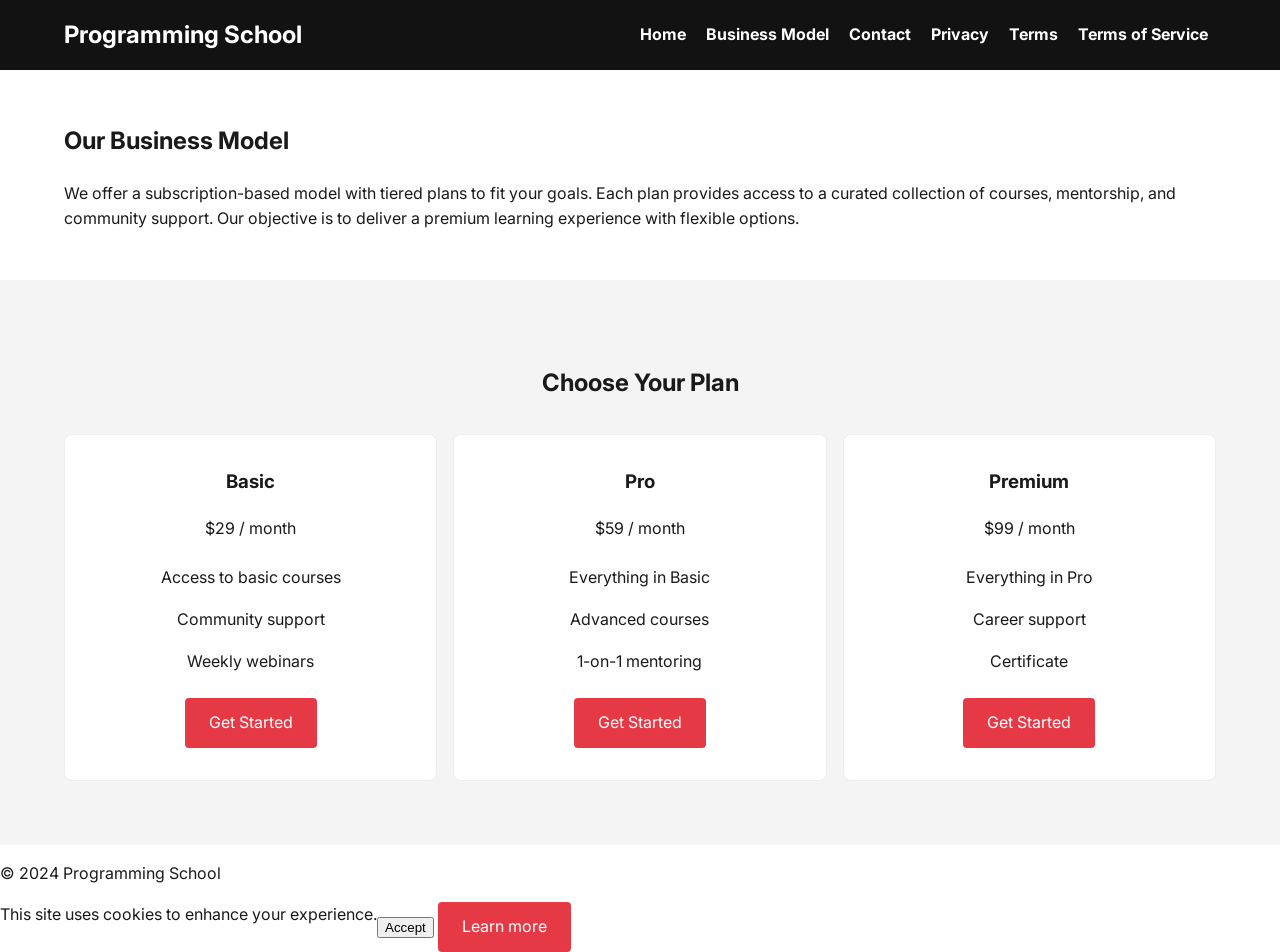
==== bmodel.html @ e22a43f0 "Remove images and update references" ====
<!DOCTYPE html>
<html lang="en">
<head>
  <meta charset="UTF-8">
  <meta name="viewport" content="width=device-width, initial-scale=1.0">
  <meta name="description" content="Learn about our programming school business model.">
  <meta property="og:title" content="Programming School - Business Model">
  <meta property="og:description" content="Discover our subscription plans for programmers.">
  <meta name="twitter:card" content="summary_large_image">
  <title>Business Model - Programming School</title>
  <link href="https://fonts.googleapis.com/css2?family=Inter:wght@300;400;700&display=swap" rel="stylesheet">
  <link rel="stylesheet" href="assets/css/main.css">
</head>
<body>
  <header>
    <div class="container">
      <span class="logo">Programming School</span>
      <nav>
        <a href="index.html">Home</a>
        <a href="bmodel.html">Business Model</a>
        <a href="contact.html">Contact</a>
        <a href="privacy.html">Privacy</a>
        <a href="terms.html">Terms</a>
        <a href="termsofservice.html">Terms of Service</a>
      </nav>
    </div>
  </header>

  <section class="container" style="padding:2rem 0;">
    <h2>Our Business Model</h2>
    <p>We offer a subscription-based model with tiered plans to fit your goals. Each plan provides access to a curated collection of courses, mentorship, and community support. Our objective is to deliver a premium learning experience with flexible options.</p>
  </section>

  <section class="pricing">
    <div class="container">
      <h2>Choose Your Plan</h2>
      <div class="cards">
        <div class="card">
          <h3>Basic</h3>
          <p>$29 / month</p>
          <ul>
            <li>Access to basic courses</li>
            <li>Community support</li>
            <li>Weekly webinars</li>
          </ul>
          <a href="contact.html" class="btn">Get Started</a>
        </div>
        <div class="card">
          <h3>Pro</h3>
          <p>$59 / month</p>
          <ul>
            <li>Everything in Basic</li>
            <li>Advanced courses</li>
            <li>1-on-1 mentoring</li>
          </ul>
          <a href="contact.html" class="btn">Get Started</a>
        </div>
        <div class="card">
          <h3>Premium</h3>
          <p>$99 / month</p>
          <ul>
            <li>Everything in Pro</li>
            <li>Career support</li>
            <li>Certificate</li>
          </ul>
          <a href="contact.html" class="btn">Get Started</a>
        </div>
      </div>
    </div>
  </section>

  <footer>
    <p>&copy; 2024 Programming School</p>
  </footer>

  <div id="cookie-banner" class="cookie-banner">
    <span>This site uses cookies to enhance your experience.</span>
    <div>
      <button id="accept-cookies">Accept</button>
      <a href="privacy.html" class="btn">Learn more</a>
    </div>
  </div>

  <script src="assets/js/main.js"></script>
</body>
</html>
---- assets/css/main.css ----
@import url('root.css');

* {
  box-sizing: border-box;
}

body {
  margin: 0;
  font-family: var(--font-family);
  background-color: var(--light-color);
  color: var(--primary-color);
  line-height: 1.6;
}

header {
  background: var(--dark-color);
  color: var(--light-color);
  padding: 1rem 0;
  position: sticky;
  top: 0;
  z-index: 1000;
}

header .container {
  display: flex;
  justify-content: space-between;
  align-items: center;
}
.logo {
  font-size: 1.5rem;
  font-weight: bold;
}

nav a {
  color: var(--light-color);
  margin: 0 0.5rem;
  text-decoration: none;
  font-weight: bold;
}

nav a:hover {
  color: var(--accent-color);
}

.container {
  width: 90%;
  max-width: 1200px;
  margin: 0 auto;
}


.hero {
  position: relative;
  min-height: 80vh;
  display: flex;
  justify-content: center;
  align-items: center;
  text-align: center;
  padding: 2rem 0;
  color: var(--light-color);
  overflow: hidden;
}


.hero-content {
  position: relative;
}

.hero h1 {
  font-size: 2.5rem;
  margin-bottom: 1rem;
}

.btn {
  display: inline-block;
  background: var(--accent-color);
  color: var(--light-color);
  padding: 0.75rem 1.5rem;
  border-radius: 4px;
  text-decoration: none;
}

.btn:hover {
  opacity: 0.9;
}

.pricing {
  padding: 4rem 0;
  background: #f4f4f4;
}

.pricing h2 {
  text-align: center;
  margin-bottom: 2rem;
}

.cards {
  display: grid;
  grid-template-columns: repeat(auto-fit, minmax(250px, 1fr));
  gap: 1rem;
}

.card {
  background: var(--light-color);
  border: 1px solid #eee;
  padding: 2rem;
  text-align: center;
  border-radius: 8px;
}

.card h3 {
  margin-top: 0;
}

.card ul {
  list-style: none;
  padding: 0;
}

.card li {
  padding: 0.5rem 0;

.form-section {
  padding: 2rem 0;
}

.form-group {
  margin-bottom: 1rem;
}

.form-field {
  width: 100%;
  padding: 0.5rem;
}


footer {
  background: var(--dark-color);
  color: var(--light-color);
  text-align: center;
  padding: 2rem 0;
  margin-top: 2rem;
}

.cookie-banner {
  position: fixed;
  bottom: 0;
  left: 0;
  right: 0;
  background: var(--dark-color);
  color: var(--light-color);
  padding: 1rem;
  display: none;
  justify-content: space-between;
  align-items: center;
  z-index: 10000;
}

.cookie-banner button {
  background: var(--accent-color);
  border: none;
  color: var(--light-color);
  padding: 0.5rem 1rem;
  cursor: pointer;
  border-radius: 4px;
}

@media (min-width: 768px) {
  .hero h1 {
    font-size: 3rem;
  }
}
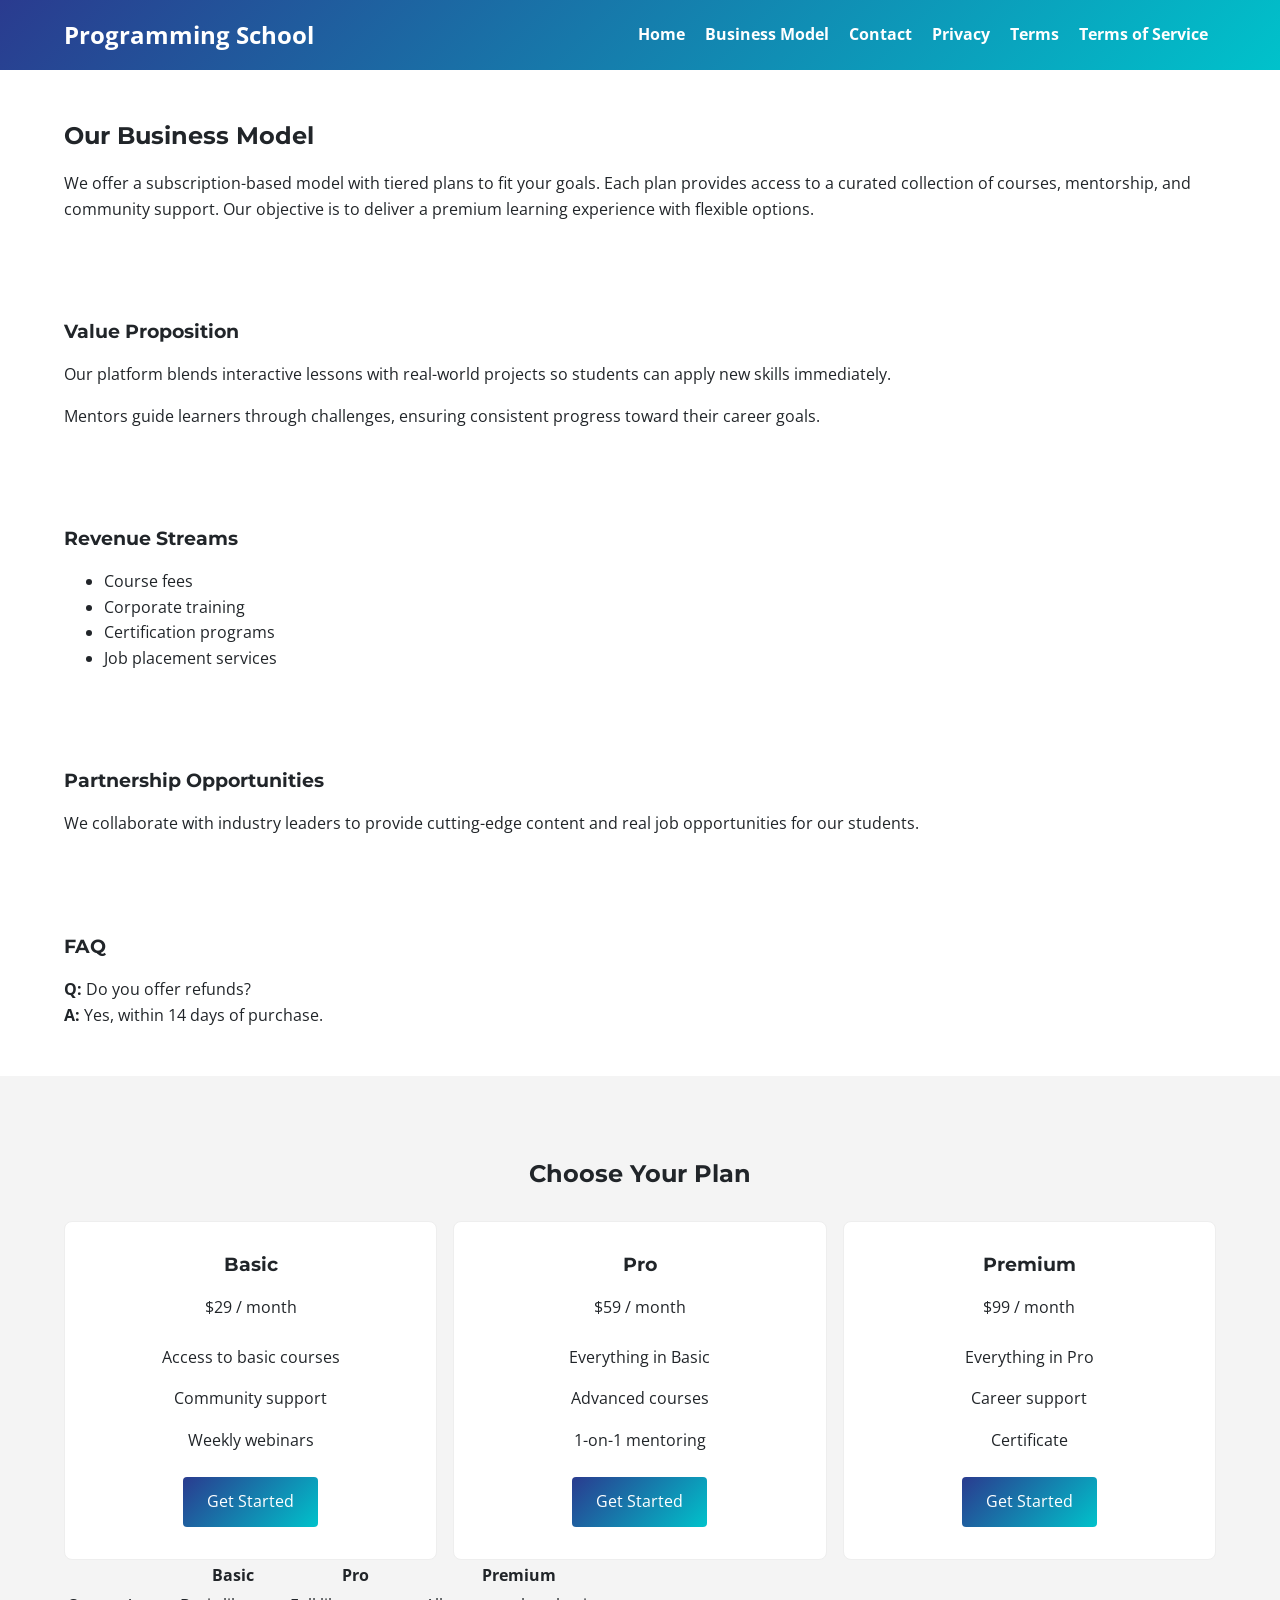
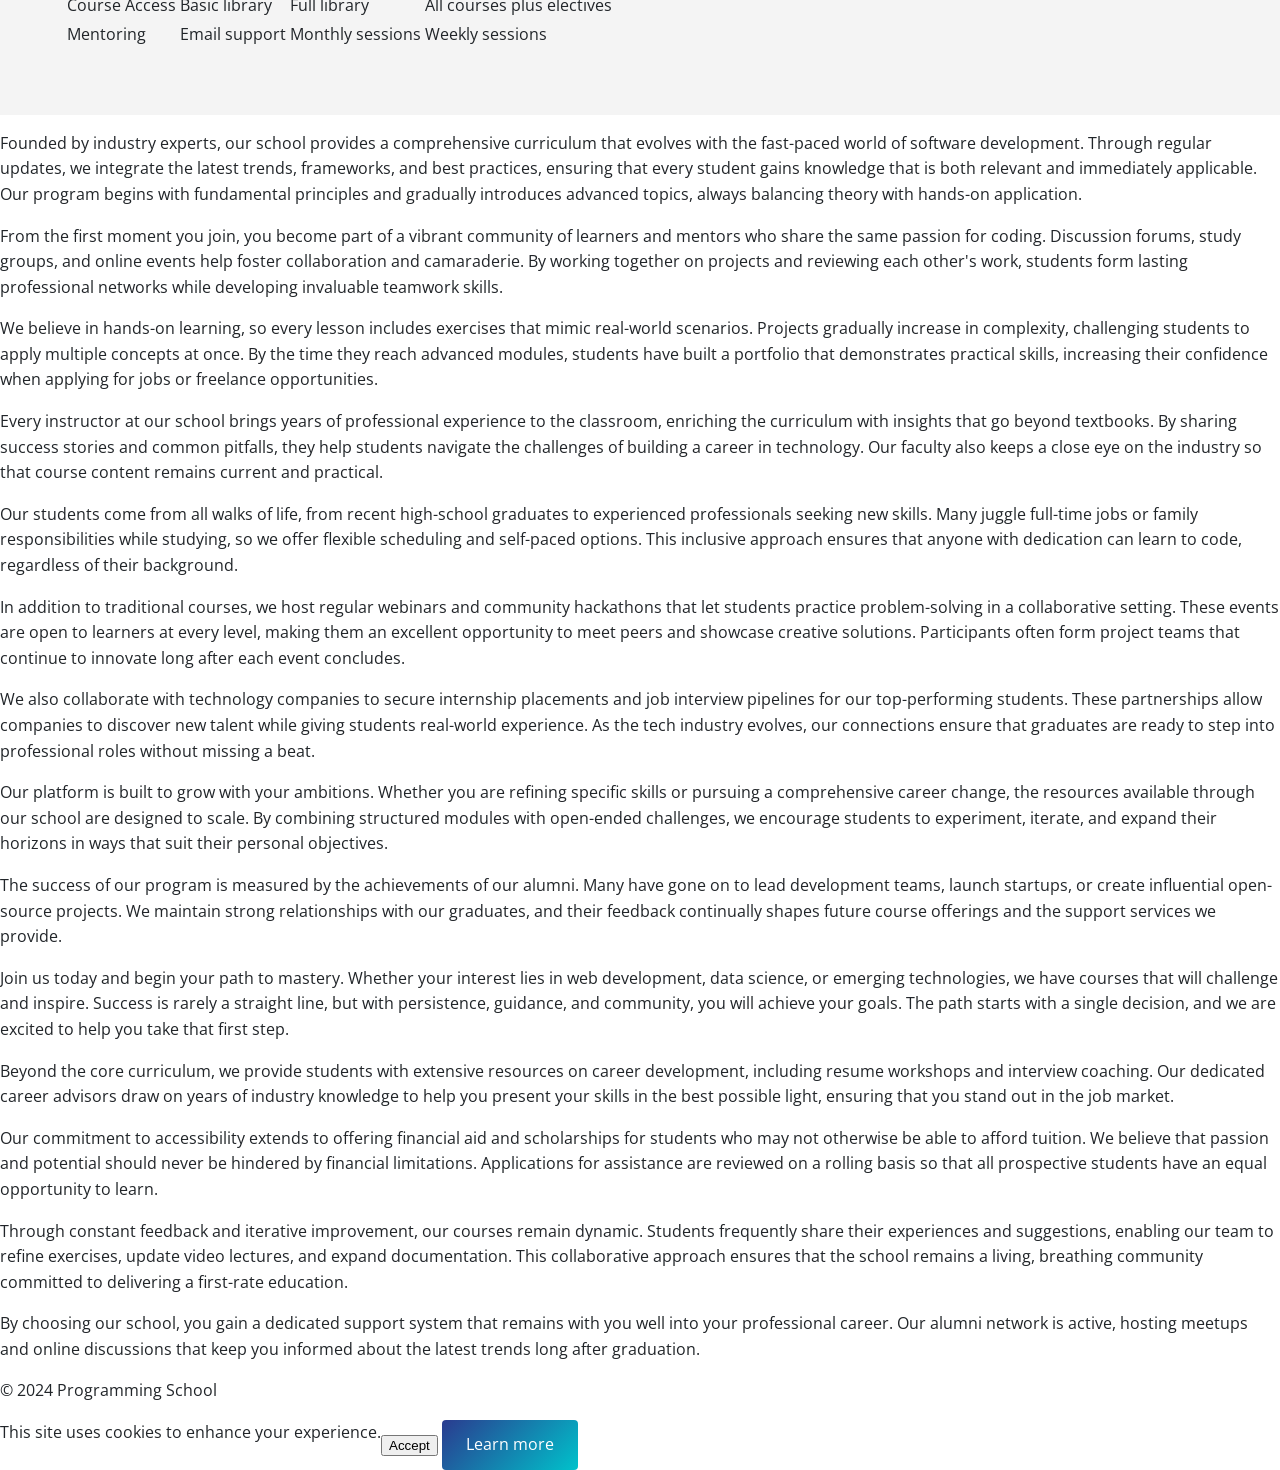
==== commit f48e8cc2: "Add extensive text content to all pages" ====
--- a/bmodel.html
+++ b/bmodel.html
@@ -8,7 +8,7 @@
   <meta property="og:description" content="Discover our subscription plans for programmers.">
   <meta name="twitter:card" content="summary_large_image">
   <title>Business Model - Programming School</title>
-  <link href="https://fonts.googleapis.com/css2?family=Inter:wght@300;400;700&display=swap" rel="stylesheet">
+  <link href="https://fonts.googleapis.com/css2?family=Montserrat:wght@700&family=Open+Sans:wght@400&family=Roboto+Mono&display=swap" rel="stylesheet">
   <link rel="stylesheet" href="assets/css/main.css">
 </head>
 <body>
@@ -29,6 +29,32 @@
   <section class="container" style="padding:2rem 0;">
     <h2>Our Business Model</h2>
     <p>We offer a subscription-based model with tiered plans to fit your goals. Each plan provides access to a curated collection of courses, mentorship, and community support. Our objective is to deliver a premium learning experience with flexible options.</p>
+  </section>
+
+  <section class="container" style="padding:2rem 0;">
+    <h3>Value Proposition</h3>
+    <p>Our platform blends interactive lessons with real-world projects so students can apply new skills immediately.</p>
+    <p>Mentors guide learners through challenges, ensuring consistent progress toward their career goals.</p>
+  </section>
+
+  <section class="container" style="padding:2rem 0;">
+    <h3>Revenue Streams</h3>
+    <ul>
+      <li>Course fees</li>
+      <li>Corporate training</li>
+      <li>Certification programs</li>
+      <li>Job placement services</li>
+    </ul>
+  </section>
+
+  <section class="container" style="padding:2rem 0;">
+    <h3>Partnership Opportunities</h3>
+    <p>We collaborate with industry leaders to provide cutting-edge content and real job opportunities for our students.</p>
+  </section>
+
+  <section class="container" style="padding:2rem 0;">
+    <h3>FAQ</h3>
+    <p><strong>Q:</strong> Do you offer refunds?<br><strong>A:</strong> Yes, within 14 days of purchase.</p>
   </section>
 
   <section class="pricing">
@@ -66,10 +92,30 @@
           <a href="contact.html" class="btn">Get Started</a>
         </div>
       </div>
-    </div>
+      <table class="comparison">
+      <tr><th></th><th>Basic</th><th>Pro</th><th>Premium</th></tr>
+      <tr><td>Course Access</td><td>Basic library</td><td>Full library</td><td>All courses plus electives</td></tr>
+      <tr><td>Mentoring</td><td>Email support</td><td>Monthly sessions</td><td>Weekly sessions</td></tr>
+    </table>
+
+</div>
   </section>
 
   <footer>
+<p>Founded by industry experts, our school provides a comprehensive curriculum that evolves with the fast-paced world of software development. Through regular updates, we integrate the latest trends, frameworks, and best practices, ensuring that every student gains knowledge that is both relevant and immediately applicable. Our program begins with fundamental principles and gradually introduces advanced topics, always balancing theory with hands-on application.</p>
+<p>From the first moment you join, you become part of a vibrant community of learners and mentors who share the same passion for coding. Discussion forums, study groups, and online events help foster collaboration and camaraderie. By working together on projects and reviewing each other's work, students form lasting professional networks while developing invaluable teamwork skills.</p>
+<p>We believe in hands-on learning, so every lesson includes exercises that mimic real-world scenarios. Projects gradually increase in complexity, challenging students to apply multiple concepts at once. By the time they reach advanced modules, students have built a portfolio that demonstrates practical skills, increasing their confidence when applying for jobs or freelance opportunities.</p>
+<p>Every instructor at our school brings years of professional experience to the classroom, enriching the curriculum with insights that go beyond textbooks. By sharing success stories and common pitfalls, they help students navigate the challenges of building a career in technology. Our faculty also keeps a close eye on the industry so that course content remains current and practical.</p>
+<p>Our students come from all walks of life, from recent high-school graduates to experienced professionals seeking new skills. Many juggle full-time jobs or family responsibilities while studying, so we offer flexible scheduling and self-paced options. This inclusive approach ensures that anyone with dedication can learn to code, regardless of their background.</p>
+<p>In addition to traditional courses, we host regular webinars and community hackathons that let students practice problem-solving in a collaborative setting. These events are open to learners at every level, making them an excellent opportunity to meet peers and showcase creative solutions. Participants often form project teams that continue to innovate long after each event concludes.</p>
+<p>We also collaborate with technology companies to secure internship placements and job interview pipelines for our top-performing students. These partnerships allow companies to discover new talent while giving students real-world experience. As the tech industry evolves, our connections ensure that graduates are ready to step into professional roles without missing a beat.</p>
+<p>Our platform is built to grow with your ambitions. Whether you are refining specific skills or pursuing a comprehensive career change, the resources available through our school are designed to scale. By combining structured modules with open-ended challenges, we encourage students to experiment, iterate, and expand their horizons in ways that suit their personal objectives.</p>
+<p>The success of our program is measured by the achievements of our alumni. Many have gone on to lead development teams, launch startups, or create influential open-source projects. We maintain strong relationships with our graduates, and their feedback continually shapes future course offerings and the support services we provide.</p>
+<p>Join us today and begin your path to mastery. Whether your interest lies in web development, data science, or emerging technologies, we have courses that will challenge and inspire. Success is rarely a straight line, but with persistence, guidance, and community, you will achieve your goals. The path starts with a single decision, and we are excited to help you take that first step.</p>
+<p>Beyond the core curriculum, we provide students with extensive resources on career development, including resume workshops and interview coaching. Our dedicated career advisors draw on years of industry knowledge to help you present your skills in the best possible light, ensuring that you stand out in the job market.</p>
+<p>Our commitment to accessibility extends to offering financial aid and scholarships for students who may not otherwise be able to afford tuition. We believe that passion and potential should never be hindered by financial limitations. Applications for assistance are reviewed on a rolling basis so that all prospective students have an equal opportunity to learn.</p>
+<p>Through constant feedback and iterative improvement, our courses remain dynamic. Students frequently share their experiences and suggestions, enabling our team to refine exercises, update video lectures, and expand documentation. This collaborative approach ensures that the school remains a living, breathing community committed to delivering a first-rate education.</p>
+<p>By choosing our school, you gain a dedicated support system that remains with you well into your professional career. Our alumni network is active, hosting meetups and online discussions that keep you informed about the latest trends long after graduation.</p>
     <p>&copy; 2024 Programming School</p>
   </footer>
 
--- a/assets/css/main.css
+++ b/assets/css/main.css
@@ -6,14 +6,24 @@
 
 body {
   margin: 0;
-  font-family: var(--font-family);
+  font-family: var(--font-body);
   background-color: var(--light-color);
   color: var(--primary-color);
   line-height: 1.6;
 }
 
+h1,
+h2,
+h3,
+h4,
+h5,
+h6 {
+  font-family: var(--font-heading);
+  line-height: 1.2;
+}
+
 header {
-  background: var(--dark-color);
+  background: linear-gradient(135deg, var(--dark-color), var(--accent-color));
   color: var(--light-color);
   padding: 1rem 0;
   position: sticky;
@@ -73,11 +83,12 @@
 
 .btn {
   display: inline-block;
-  background: var(--accent-color);
+  background: linear-gradient(135deg, var(--dark-color), var(--accent-color));
   color: var(--light-color);
   padding: 0.75rem 1.5rem;
   border-radius: 4px;
   text-decoration: none;
+  transition: opacity 0.3s ease;
 }
 
 .btn:hover {
@@ -87,6 +98,21 @@
 .pricing {
   padding: 4rem 0;
   background: #f4f4f4;
+}
+
+.features,
+.courses,
+.testimonials,
+.about,
+.faq,
+.newsletter {
+  padding: 4rem 0;
+}
+
+.newsletter form {
+  display: flex;
+  gap: 0.5rem;
+  justify-content: center;
 }
 
 .pricing h2 {
@@ -170,3 +196,12 @@
     font-size: 3rem;
   }
 }
+
+.faq details { margin-bottom: 1rem; }
+.faq summary { font-weight: bold; cursor: pointer; }
+
+
+.comparison { width: 100%; border-collapse: collapse; margin-top: 1rem; }
+.comparison th, .comparison td { border: 1px solid #ccc; padding: 0.5rem; text-align: center; }
+.comparison th { background: var(--light-bg); }
+
